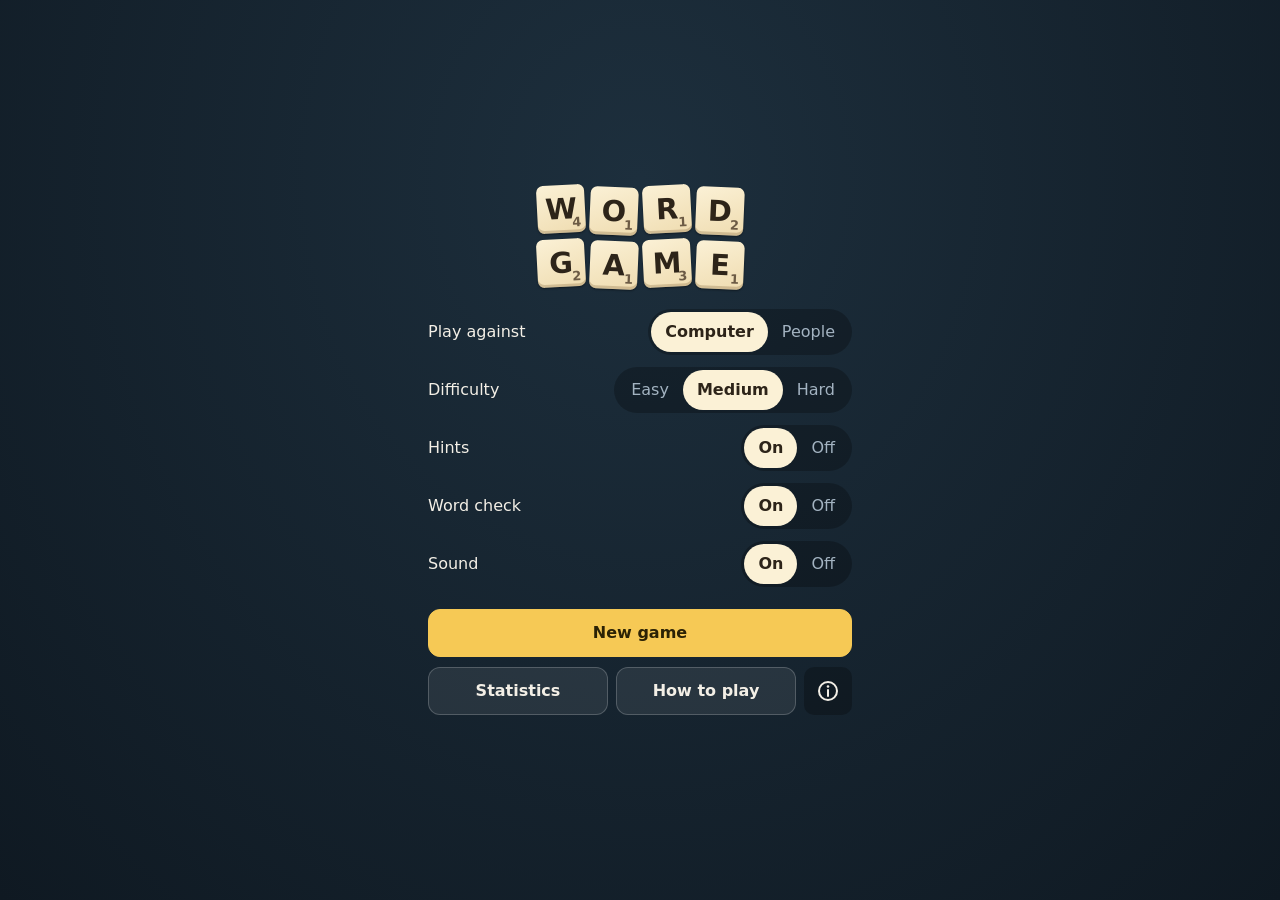
==== index.html @ 4d4b289d "Add zoom for phones, typing from a keyboard, and square labels (1.0.0) On a phone the board's square" ====
<!doctype html>
<html lang="en">
<head>
<meta charset="utf-8">
<meta name="viewport" content="width=device-width, initial-scale=1, viewport-fit=cover">
<meta name="theme-color" content="#14202b">
<meta name="description" content="A crossword tile game for your browser. Play the computer, or pass one device between friends.">
<title>Word Game</title>
<link rel="icon" href="data:image/svg+xml,<svg xmlns=%22http://www.w3.org/2000/svg%22 viewBox=%220 0 100 100%22><rect x=%226%22 y=%226%22 width=%2288%22 height=%2288%22 rx=%2216%22 fill=%22%23fbf1d6%22/><text x=%2246%22 y=%2276%22 font-family=%22system-ui,sans-serif%22 font-weight=%22700%22 font-size=%2266%22 text-anchor=%22middle%22 fill=%22%232d2419%22>W</text><text x=%2280%22 y=%2286%22 font-family=%22system-ui,sans-serif%22 font-weight=%22700%22 font-size=%2222%22 text-anchor=%22middle%22 fill=%22%236c5b45%22>4</text></svg>">
<link rel="stylesheet" href="css/style.css">
</head>
<body>

<main id="menu" class="screen menu">
  <header class="title">
    <div class="title-tiles" aria-hidden="true">
      <div><span class="tile">W<small>4</small></span><span class="tile">O<small>1</small></span><span class="tile">R<small>1</small></span><span class="tile">D<small>2</small></span></div>
      <div><span class="tile">G<small>2</small></span><span class="tile">A<small>1</small></span><span class="tile">M<small>3</small></span><span class="tile">E<small>1</small></span></div>
    </div>
    <h1 class="sr-only">Word Game</h1>
  </header>

  <div class="options">
    <div class="option">
      <span>Play against</span>
      <div class="choice" data-setting="mode">
        <button data-value="ai">Computer</button>
        <button data-value="local">People</button>
      </div>
    </div>
    <div class="option" id="row-difficulty">
      <span>Difficulty</span>
      <div class="choice" data-setting="difficulty">
        <button data-value="easy">Easy</button>
        <button data-value="medium">Medium</button>
        <button data-value="hard">Hard</button>
      </div>
    </div>
    <div class="option" id="row-players">
      <span>Players</span>
      <div class="choice" data-setting="players">
        <button data-value="2">2</button>
        <button data-value="3">3</button>
        <button data-value="4">4</button>
      </div>
    </div>
    <div class="names" id="row-names">
      <input data-name="0" maxlength="12" placeholder="Player 1" aria-label="Player 1 name" autocomplete="off" spellcheck="false">
      <input data-name="1" maxlength="12" placeholder="Player 2" aria-label="Player 2 name" autocomplete="off" spellcheck="false">
      <input data-name="2" maxlength="12" placeholder="Player 3" aria-label="Player 3 name" autocomplete="off" spellcheck="false">
      <input data-name="3" maxlength="12" placeholder="Player 4" aria-label="Player 4 name" autocomplete="off" spellcheck="false">
    </div>
    <div class="option">
      <span>Hints</span>
      <div class="choice" data-setting="hints">
        <button data-value="true">On</button>
        <button data-value="false">Off</button>
      </div>
    </div>
    <div class="option">
      <span>Word check</span>
      <div class="choice" data-setting="lookup">
        <button data-value="true">On</button>
        <button data-value="false">Off</button>
      </div>
    </div>
    <div class="option">
      <span>Sound</span>
      <div class="choice" data-setting="sound">
        <button data-value="true">On</button>
        <button data-value="false">Off</button>
      </div>
    </div>
  </div>

  <div class="menu-actions">
    <button id="btn-resume" class="btn primary" hidden>Resume game</button>
    <button id="btn-new" class="btn primary">New game</button>
    <div class="row">
      <button id="btn-stats" class="btn">Statistics</button>
      <button id="btn-rules" class="btn">How to play</button>
      <button id="btn-about" class="icon-btn" aria-label="About">
        <svg viewBox="0 0 24 24" aria-hidden="true">
          <circle class="line" cx="12" cy="12" r="9"/>
          <path class="line" d="M12 11v6"/>
          <circle cx="12" cy="7.5" r="1.3"/>
        </svg>
      </button>
    </div>
  </div>
</main>

<main id="table" class="screen table" hidden>
  <header class="topbar">
    <button id="btn-menu" class="icon-btn" aria-label="Menu">☰</button>
    <div id="scores" class="scores"></div>
    <button id="btn-lookup" class="icon-btn" aria-label="Look up a word">
      <svg viewBox="0 0 24 24" aria-hidden="true"><circle class="line" cx="10.5" cy="10.5" r="6"/><path class="line" d="M15 15l5 5"/></svg>
    </button>
    <div class="bag" title="Tiles left in the bag"><b id="bag-count"></b><small>left</small></div>
  </header>

  <div id="board-frame" class="board-frame">
    <div id="board" class="board" role="group" aria-label="Board"></div>
  </div>

  <div class="status">
    <div role="status" aria-live="polite">
      <p id="events"></p>
      <p id="prompt"></p>
    </div>
    <div class="status-buttons">
      <button id="btn-moves" class="pill" hidden>Moves</button>
      <button id="btn-zoom" class="pill zoom" aria-pressed="false">Zoom</button>
    </div>
  </div>

  <div class="rack-row">
    <div id="rack" class="rack" aria-label="Your tiles"></div>
    <div id="rack-cover" class="rack-cover" hidden>
      <button id="btn-reveal" class="btn primary"></button>
    </div>
  </div>

  <footer class="actions">
    <button id="btn-shuffle" class="tool" data-mode="shuffle">
      <svg viewBox="0 0 24 24" aria-hidden="true">
        <path class="line shuffle" d="M3 7h4l9 10h5M18 14l3 3-3 3M3 17h4l9-10h5M18 4l3 3-3 3"/>
        <path class="line recall" d="M9 15L4 10l5-5M4 10h10a6 6 0 0 1 0 12h-4"/>
      </svg>
      <span>Shuffle</span>
    </button>
    <button id="btn-exchange" class="tool">
      <svg viewBox="0 0 24 24" aria-hidden="true">
        <path class="line" d="M7 20V5M3 9l4-4 4 4M17 4v15M13 15l4 4 4-4"/>
      </svg>
      <span>Swap</span>
    </button>
    <button id="btn-pass" class="tool">
      <svg viewBox="0 0 24 24" aria-hidden="true">
        <path class="line" d="M4 12h15M13 6l6 6-6 6"/>
      </svg>
      <span>Pass</span>
    </button>
    <button id="btn-hint" class="tool">
      <svg viewBox="0 0 24 24" aria-hidden="true">
        <path class="line" d="M9 18h6M10 21h4M12 3a6 6 0 0 0-3.8 10.6c.6.5.8 1.2.8 2.4h6c0-1.2.2-1.9.8-2.4A6 6 0 0 0 12 3z"/>
      </svg>
      <span>Hint</span>
    </button>
    <button id="btn-play" class="btn primary play">Play</button>
  </footer>
</main>

<div id="picker" class="overlay" hidden>
  <div class="dialog">
    <h2>Blank tile</h2>
    <p class="muted">Which letter should it be?</p>
    <div id="letters" class="letters"></div>
    <button id="btn-unblank" class="btn">Back to the rack</button>
  </div>
</div>

<div id="swap" class="overlay" hidden>
  <div class="dialog">
    <h2>Swap tiles</h2>
    <p class="muted">Choose the tiles to put back in the bag. You draw new ones, and your turn ends.</p>
    <div id="swap-tiles" class="swap-tiles"></div>
    <div class="row">
      <button class="btn" data-close>Cancel</button>
      <button id="btn-swap" class="btn primary">Swap</button>
    </div>
  </div>
</div>

<div id="hints" class="overlay" hidden>
  <div class="dialog">
    <h2>Best plays</h2>
    <p id="hints-text" class="muted"></p>
    <ol id="hints-list" class="hint-list"></ol>
    <button class="btn" data-close>Close</button>
  </div>
</div>

<div id="lookup" class="overlay" hidden>
  <div class="dialog">
    <h2>Look up a word</h2>
    <input id="lookup-word" class="lookup-word" maxlength="15" placeholder="Type a word" aria-label="Word to look up" autocomplete="off" autocapitalize="characters" spellcheck="false">
    <p id="lookup-result" class="lookup-result" aria-live="polite"></p>
    <a id="lookup-link" target="_blank" rel="noopener" hidden>What does it mean?</a>
    <button class="btn" data-close>Close</button>
  </div>
</div>

<div id="confirm" class="overlay" hidden>
  <div class="dialog">
    <h2 id="confirm-title"></h2>
    <p id="confirm-text" class="muted"></p>
    <div class="row">
      <button class="btn" data-close>Cancel</button>
      <button id="btn-confirm" class="btn primary"></button>
    </div>
  </div>
</div>

<div id="gameover" class="overlay" hidden>
  <div id="gameover-body" class="dialog"></div>
</div>

<div id="moves" class="overlay" hidden>
  <div class="dialog wide">
    <h2>Moves</h2>
    <div id="moves-body" class="moves-body"></div>
    <button class="btn primary" data-close>Close</button>
  </div>
</div>

<div id="stats" class="overlay" hidden>
  <div class="dialog wide">
    <h2>Statistics</h2>
    <div id="stats-body" class="stack"></div>
    <div class="row">
      <button id="btn-reset" class="btn danger">Reset statistics</button>
      <button class="btn primary" data-close>Close</button>
    </div>
  </div>
</div>

<div id="rules" class="overlay" hidden>
  <div class="dialog wide">
    <h2>How to play</h2>
    <ol class="rules">
      <li><b>Make words.</b> Take turns laying tiles from your rack to make words that read across or down. Each turn's tiles go in one row or one column, with no gaps, and must join tiles already on the board. The first word covers the centre star.</li>
      <li><b>Score them.</b> Every word your tiles make counts, including the short words formed alongside. Each letter scores the number on its tile; a blank stands for any letter you choose and scores nothing.</li>
      <li><b>Premium squares.</b> 2L and 3L double or triple the letter on them; 2W and 3W (and the star) double or triple the whole word. They count only on the turn a tile first covers them.</li>
      <li><b>All seven.</b> Use every tile on your rack in one turn for 50 extra points.</li>
      <li><b>Or not.</b> Instead of playing you can swap tiles for new ones (while the bag still holds seven) or pass.</li>
      <li><b>The end.</b> When the bag is empty and someone uses their last tile, the game ends: everyone loses the value of the tiles they still hold, and the player who went out gains it all. Three rounds in a row without a score also end the game.</li>
    </ol>
    <p class="muted">Tap a tile, then a square, or drag it there. Tap a tile you have laid to take it back. Drag tiles along the rack to arrange them. Hint shows the best plays for your tiles, and the magnifier checks whether a word is in the list. On a phone, Zoom (or a double-tap on an empty square) enlarges the board.</p>
    <p class="muted">With a keyboard: click a square and type the word. Click the square again to type downwards. Shift and a letter lays a blank as that letter. Backspace takes back the last letter, Enter plays and Escape takes your tiles back.</p>
    <button class="btn primary" data-close>Got it</button>
  </div>
</div>

<div id="about" class="overlay" hidden>
  <div class="dialog">
    <h2>Word Game</h2>
    <p id="about-version"></p>
    <p class="muted">If this is older than you expect, refresh the page. Browsers can hold on to the previous version for a few minutes after an update.</p>
    <p><a href="https://github.com/menaechmus/WordGame" target="_blank" rel="noopener">Source on GitHub</a></p>
    <button class="btn primary" data-close>Close</button>
  </div>
</div>

<script type="module" src="js/ui.js"></script>
</body>
</html>
---- css/style.css ----
:root {
  --bg: #1d2f3d;
  --bg-deep: #0f1922;
  --ink: #f3efe6;
  --muted: #a3b3c1;
  --panel: rgba(0, 0, 0, 0.26);
  --line: rgba(255, 255, 255, 0.2);
  --gold: #f6c955;
  --warn: #ffb4a3;

  --square: #efe5cf;
  --grid: #c3b089;
  --tw: #7e3b6c;
  --dw: #df7a64;
  --tl: #2f8566;
  --dl: #e6bd5c;

  --tile: #fbf1d6;
  --tile-low: #efdcb0;
  --tile-ink: #2d2419;
  --tile-value: #6c5b45;
  --blank-ink: #1d7391;
  --last: #2a8fb0;
  --bad: #d64541;

  --seat0: #62b5ff;
  --seat1: #ff8a65;
  --seat2: #6fd39a;
  --seat3: #f2c94c;

  --pad: 8px;
  /* The board's side: the full width of a phone, unless the screen is too
     short for the bars, the rack and the buttons as well. */
  --side: min(100vw - 2 * var(--pad), 100vh - 252px, 720px);
  /* Rack tiles: seven across with room between, no bigger than a fingertip
     needs. */
  --rt: min(54px, (100vw - 2 * var(--pad) - 56px) / 7);
}

@supports (height: 1dvh) {
  :root { --side: min(100vw - 2 * var(--pad), 100dvh - 252px, 720px); }
}

* { box-sizing: border-box; }
[hidden] { display: none !important; }

html {
  background: var(--bg-deep);
  -webkit-text-size-adjust: 100%;
}

body {
  margin: 0;
  min-height: 100vh;
  min-height: 100dvh;
  background: radial-gradient(ellipse at 50% 20%, var(--bg), var(--bg-deep));
  color: var(--ink);
  font: 16px/1.4 system-ui, -apple-system, 'Segoe UI', Roboto, sans-serif;
  -webkit-tap-highlight-color: transparent;
  touch-action: manipulation;
  -webkit-user-select: none;
  user-select: none;
}

h1, h2, h3, p, ol, ul, dl, dd { margin: 0; }

button {
  font: inherit;
  color: inherit;
  cursor: pointer;
}

input {
  font: inherit;
  -webkit-user-select: text;
  user-select: text;
}

:focus-visible {
  outline: 3px solid var(--gold);
  outline-offset: 2px;
}

.sr-only {
  position: absolute;
  width: 1px;
  height: 1px;
  overflow: hidden;
  clip-path: inset(50%);
  white-space: nowrap;
}

.screen {
  display: flex;
  flex-direction: column;
  gap: 6px;
  max-width: 760px;
  min-height: 100vh;
  min-height: 100dvh;
  margin: 0 auto;
  padding: max(var(--pad), env(safe-area-inset-top)) max(var(--pad), env(safe-area-inset-right))
    max(var(--pad), env(safe-area-inset-bottom)) max(var(--pad), env(safe-area-inset-left));
}

.muted {
  color: var(--muted);
  font-size: 0.85rem;
}

/* Buttons */

.btn {
  min-height: 48px;
  padding: 10px 18px;
  border: 1px solid var(--line);
  border-radius: 12px;
  background: rgba(255, 255, 255, 0.08);
  font-weight: 600;
}

.btn.primary {
  border-color: var(--gold);
  background: var(--gold);
  color: #2b2205;
}

.btn:disabled,
.tool:disabled {
  opacity: 0.42;
  cursor: default;
}

.row {
  display: flex;
  gap: 8px;
}

.row > * { flex: 1; }

.icon-btn {
  flex: none;
  width: 44px;
  height: 44px;
  border: 0;
  border-radius: 10px;
  background: var(--panel);
  font-size: 1.2rem;
}

.row .icon-btn {
  width: 48px;
  height: auto;
}

svg .line {
  fill: none;
  stroke: currentColor;
  stroke-linecap: round;
  stroke-linejoin: round;
  stroke-width: 2;
}

.icon-btn svg {
  display: block;
  width: 24px;
  height: 24px;
  margin: auto;
  fill: currentColor;
}

/* Tiles. Each place a tile appears sets --t, the tile's width, and the
   letter and its value scale with it. */

.tile {
  position: relative;
  display: grid;
  flex: none;
  place-items: center;
  width: var(--t);
  height: var(--t);
  padding: 0;
  border: 0;
  border-radius: calc(var(--t) * 0.14);
  background: linear-gradient(160deg, var(--tile), var(--tile-low));
  box-shadow: inset 0 calc(var(--t) * -0.06) 0 rgba(90, 60, 20, 0.22), 0 1px 2px rgba(0, 0, 0, 0.45);
  color: var(--tile-ink);
  font-size: calc(var(--t) * 0.6);
  font-weight: 700;
  line-height: 1;
}

.tile small {
  position: absolute;
  right: 9%;
  bottom: 7%;
  color: var(--tile-value);
  font-size: calc(var(--t) * 0.27);
  font-weight: 700;
}

.tile.blank { color: var(--blank-ink); }

.tile.back {
  background: repeating-linear-gradient(45deg, #3b6f8c 0 4px, #33627c 4px 8px);
  box-shadow: inset 0 0 0 calc(var(--t) * 0.07) var(--tile), 0 1px 2px rgba(0, 0, 0, 0.45);
}

/* Menu */

.menu {
  justify-content: center;
  gap: 22px;
  max-width: 440px;
}

.title-tiles {
  display: grid;
  justify-content: center;
  gap: 6px;
  --t: 48px;
}

.title-tiles div {
  display: flex;
  justify-content: center;
  gap: 5px;
}

.title-tiles .tile:nth-child(odd) { transform: rotate(-3deg); }
.title-tiles .tile:nth-child(even) { transform: rotate(2.5deg) translateY(2px); }

.options {
  display: grid;
  gap: 12px;
}

.option {
  display: flex;
  align-items: center;
  justify-content: space-between;
  gap: 12px;
}

.choice {
  display: flex;
  padding: 3px;
  border-radius: 999px;
  background: var(--panel);
}

.choice button {
  min-width: 44px;
  min-height: 40px;
  padding: 8px 14px;
  border: 0;
  border-radius: 999px;
  background: none;
  color: var(--muted);
}

.choice button[aria-pressed='true'] {
  background: var(--tile);
  color: #2d2419;
  font-weight: 600;
}

.names {
  display: grid;
  grid-template-columns: 1fr 1fr;
  gap: 8px;
}

.names input {
  min-width: 0;
  min-height: 42px;
  padding: 8px 12px;
  border: 1px solid var(--line);
  border-radius: 10px;
  background: var(--panel);
  color: var(--ink);
}

.names input::placeholder { color: var(--muted); }

.menu-actions {
  display: grid;
  gap: 10px;
}

/* Short screens: tighten the menu so its last row of buttons stays in view. */
@media (max-height: 640px) {
  .menu { gap: 12px; }
  .options { gap: 6px; }
  .title-tiles { --t: 38px; }

  .choice button {
    min-height: 36px;
    padding-block: 6px;
  }
}

/* Table */

.table { gap: 6px; }

.topbar {
  display: flex;
  align-items: center;
  gap: 6px;
}

.scores {
  display: flex;
  flex: 1;
  gap: 4px;
  min-width: 0;
}

.chip {
  display: grid;
  flex: 1;
  grid-template-columns: auto 1fr;
  align-items: center;
  column-gap: 5px;
  min-width: 0;
  min-height: 44px;
  padding: 2px 7px;
  border: 2px solid transparent;
  border-radius: 10px;
  background: var(--panel);
}

.chip.active { border-color: var(--gold); }

.chip i {
  width: 9px;
  height: 9px;
  border-radius: 50%;
  background: var(--seat0);
}

.chip.seat1 i { background: var(--seat1); }
.chip.seat2 i { background: var(--seat2); }
.chip.seat3 i { background: var(--seat3); }

.chip .name {
  overflow: hidden;
  color: var(--muted);
  font-size: 0.78rem;
  text-overflow: ellipsis;
  white-space: nowrap;
}

.chip.active .name { color: var(--ink); }

.chip b {
  grid-column: 1 / -1;
  font-size: 1.15rem;
  font-variant-numeric: tabular-nums;
  line-height: 1.15;
}

.bag {
  display: grid;
  flex: none;
  justify-items: center;
  min-width: 44px;
  padding: 3px 6px;
  border-radius: 10px;
  background: var(--panel);
  line-height: 1.15;
}

.bag b {
  font-size: 1.1rem;
  font-variant-numeric: tabular-nums;
}

.bag small {
  color: var(--muted);
  font-size: 0.68rem;
}

/* The board: fifteen squares a side with a hairline between them. It sits in
   a frame of its own size; zoomed in, the board grows and the frame scrolls. */
.board-frame {
  flex: none;
  width: var(--side);
  height: var(--side);
  margin: 0 auto;
  border-radius: 6px;
  box-shadow: 0 3px 14px rgba(0, 0, 0, 0.45);
  --zoom: 1;
}

.board-frame.zoomed {
  overflow: auto;
  overscroll-behavior: contain;
  --zoom: 1.85;
}

.board {
  display: grid;
  grid-template-columns: repeat(15, 1fr);
  gap: 1px;
  width: calc(var(--side) * var(--zoom));
  height: calc(var(--side) * var(--zoom));
  padding: 2px;
  border-radius: 6px;
  background: var(--grid);
  --t: calc((var(--side) * var(--zoom) - 18px) / 15);
}

.cell {
  position: relative;
  display: grid;
  place-items: center;
  min-width: 0;
  border-radius: 2px;
  background: var(--square);
}

.cell.tw { background: var(--tw); }
.cell.dw { background: var(--dw); }
.cell.tl { background: var(--tl); }
.cell.dl { background: var(--dl); }

.label {
  color: rgba(255, 255, 255, 0.94);
  font-size: calc(var(--t) * 0.36);
  font-weight: 700;
  letter-spacing: -0.04em;
  pointer-events: none;
}

.cell.dl .label { color: #6b4c0e; }
.cell.star .label { font-size: calc(var(--t) * 0.66); }

.cell .tile {
  position: absolute;
  inset: 0;
  width: auto;
  height: auto;
  border-radius: calc(var(--t) * 0.12);
}

/* Tiles laid this turn stand out, and can be picked up again. */
.cell.pending .tile {
  z-index: 1;
  background: linear-gradient(160deg, #fffaf0, #f8e9c6);
  box-shadow: inset 0 0 0 2px var(--gold), 0 2px 4px rgba(0, 0, 0, 0.5);
  cursor: grab;
  touch-action: none;
}

/* The last play made, ringed until the next one. */
.cell.last .tile::after {
  position: absolute;
  inset: 0;
  border-radius: inherit;
  box-shadow: inset 0 0 0 2px var(--last);
  content: '';
  pointer-events: none;
}

/* With word check on, tiles in a word that is not in the list. */
.cell.pending.bad .tile { box-shadow: inset 0 0 0 2px var(--bad), 0 2px 4px rgba(0, 0, 0, 0.5); }

/* Points floating up from a tile while a play is counted out. */
.float {
  position: absolute;
  bottom: 88%;
  left: 50%;
  z-index: 6;
  color: #fff;
  font-size: max(12px, calc(var(--t) * 0.55));
  font-weight: 800;
  line-height: 1;
  text-shadow: 0 1px 2px rgba(0, 0, 0, 0.85), 0 0 5px rgba(0, 0, 0, 0.6);
  white-space: nowrap;
  pointer-events: none;
}

.float.bonus { color: var(--gold); }

.float.bingo {
  color: var(--gold);
  font-size: max(20px, calc(var(--t) * 1.1));
}

/* Where a dragged tile would land. */
.cell.target {
  z-index: 2;
  box-shadow: 0 0 0 2px var(--gold), 0 0 10px 2px rgba(246, 201, 85, 0.6);
}

/* The keyboard's typing cursor, with an arrow for the way it types. */
.cell.cursor {
  z-index: 2;
  box-shadow: 0 0 0 2px var(--last), 0 0 8px 2px rgba(42, 143, 176, 0.6);
}

.cell.cursor::after {
  position: absolute;
  right: 4%;
  bottom: 0;
  color: var(--last);
  font-size: calc(var(--t) * 0.42);
  font-weight: 800;
  content: '→';
  pointer-events: none;
}

.cell.cursor[data-dir='down']::after { content: '↓'; }

.status {
  display: grid;
  flex: 1;
  align-content: center;
  justify-items: center;
  gap: 1px;
  min-height: 2.9em;
  font-size: 0.86rem;
  line-height: 1.35;
  text-align: center;
}

.status-buttons {
  display: flex;
  gap: 8px;
  margin-top: 3px;
}

.pill {
  min-height: 28px;
  padding: 2px 14px;
  border: 1px solid var(--line);
  border-radius: 999px;
  background: none;
  color: var(--muted);
  font-size: 0.78rem;
}

.pill[aria-pressed='true'] {
  border-color: var(--gold);
  color: var(--gold);
}

/* Zoom is for small boards: phones, upright or on their side. */
.pill.zoom { display: none; }

@media (max-width: 599px), (max-height: 540px) {
  .pill.zoom { display: block; }
}

#prompt { color: var(--muted); }
#prompt.warn { color: var(--warn); }

.rack-row {
  position: relative;
  display: grid;
  place-items: center;
}

.rack {
  display: flex;
  justify-content: center;
  gap: 6px;
  min-width: min(100%, calc(var(--rt) * 7 + 56px));
  min-height: calc(var(--rt) + 14px);
  padding: 7px 8px;
  border-radius: 14px;
  background: rgba(0, 0, 0, 0.24);
  --t: var(--rt);
}

.rack .tile {
  cursor: grab;
  touch-action: none;
  transition: transform 0.12s ease, margin 0.12s ease;
}

.rack .tile.selected {
  transform: translateY(-7px);
  box-shadow: 0 0 0 3px var(--gold), 0 6px 10px rgba(0, 0, 0, 0.45);
}

/* Tiles drawn from the bag slide up into the rack, one after another. */
.rack .tile.drawn {
  animation: draw-in 0.32s ease-out backwards;
  animation-delay: calc(var(--i) * 70ms + 120ms);
}

@keyframes draw-in {
  from { opacity: 0; transform: translateY(80%); }
}

/* While a tile is dragged, the place it came from is left faint, and the rack
   opens a gap where it would go. */
.tile.lifted { opacity: 0.3; }
.rack .tile.gap-before { margin-left: calc(var(--rt) * 0.55); }
.rack.gap-end::after { width: calc(var(--rt) * 0.55); content: ''; }

.ghost {
  position: fixed;
  top: 0;
  left: 0;
  z-index: 50;
  pointer-events: none;
  transform: translate(-50%, -50%) scale(1.08);
  box-shadow: 0 10px 22px rgba(0, 0, 0, 0.5);
  --t: var(--rt);
}

.rack-cover {
  position: absolute;
  inset: 0;
  display: grid;
  place-items: center;
}

.rack-cover .btn { box-shadow: 0 4px 14px rgba(0, 0, 0, 0.5); }

.actions {
  display: flex;
  gap: 6px;
}

.tool {
  display: grid;
  flex: none;
  justify-items: center;
  align-content: center;
  gap: 2px;
  width: 54px;
  min-height: 52px;
  padding: 4px 2px;
  border: 1px solid var(--line);
  border-radius: 12px;
  background: rgba(255, 255, 255, 0.07);
  font-size: 0.7rem;
}

.tool svg {
  width: 22px;
  height: 22px;
}

.tool[data-mode='shuffle'] .recall,
.tool[data-mode='recall'] .shuffle { display: none; }

.actions .play {
  flex: 1;
  min-height: 52px;
  padding-inline: 8px;
  font-size: 1.05rem;
  white-space: nowrap;
}

/* Wide screens, and phones on their side: the board on the left with the
   rack under it, and everything else in a column on the right. */
@media (min-aspect-ratio: 11/10) and (min-width: 640px), (orientation: landscape) and (max-height: 540px) {
  :root {
    --panel-w: clamp(230px, 30vw, 330px);
    --rt: clamp(36px, 7vh, 54px);
    --side: min(100vh - 2 * var(--pad) - var(--rt) - 28px, 100vw - var(--panel-w) - 3 * var(--pad) - 16px, 900px);
  }

  @supports (height: 1dvh) {
    :root {
      --rt: clamp(36px, 7dvh, 54px);
      --side: min(100dvh - 2 * var(--pad) - var(--rt) - 28px, 100vw - var(--panel-w) - 3 * var(--pad) - 16px, 900px);
    }
  }

  .table {
    display: grid;
    grid-template: 'board top' auto 'board status' 1fr 'rack actions' auto / var(--side) var(--panel-w);
    align-content: center;
    justify-content: center;
    column-gap: 16px;
    row-gap: 8px;
    max-width: none;
  }

  .topbar {
    display: grid;
    grid-area: top;
    grid-template-columns: auto 1fr auto;
    align-items: start;
  }

  /* The scores make a column, one player to a row. */
  .scores {
    flex-direction: column;
    grid-column: 1 / -1;
    grid-row: 2;
  }

  .chip {
    grid-template-columns: auto 1fr auto;
    min-height: 40px;
  }

  .chip .name { font-size: 0.9rem; }
  .chip b { grid-column: auto; }

  .bag {
    grid-column: 3;
    grid-template-columns: auto auto;
    align-items: baseline;
    gap: 5px;
    align-self: center;
    padding: 6px 10px;
  }

  .board-frame { grid-area: board; }

  .status {
    grid-area: status;
    align-content: start;
    justify-items: start;
    text-align: left;
  }

  .rack-row { grid-area: rack; }
  .actions { grid-area: actions; align-self: center; }
  .tool { width: auto; flex: 1; }
  .actions .play { flex: 1.6; }
}

/* A phone on its side has little height: the buttons lose their labels and
   the score rows tighten up. (Dialogs too: see the end of the file.) */
@media (orientation: landscape) and (max-height: 540px) {
  .tool {
    min-height: 44px;
    padding: 2px;
  }

  .tool span { display: none; }
  .actions .play { min-height: 44px; }

  .chip {
    min-height: 32px;
    padding-block: 0;
  }
}

/* Overlays */

.overlay {
  position: fixed;
  inset: 0;
  z-index: 10;
  display: grid;
  place-items: center;
  overflow: auto;
  padding: 16px;
  background: rgba(5, 12, 18, 0.78);
}

.dialog {
  display: grid;
  gap: 12px;
  width: min(100%, 380px);
  padding: 20px;
  border: 1px solid var(--line);
  border-radius: 16px;
  background: #1e3242;
  box-shadow: 0 12px 40px rgba(0, 0, 0, 0.5);
  text-align: center;
}

.dialog.wide {
  width: min(100%, 520px);
  text-align: left;
}

.dialog h2 { font-size: 1.4rem; }
.dialog a { color: #9fd8ff; }

.dialog h3 {
  color: var(--muted);
  font-size: 0.8rem;
  letter-spacing: 0.06em;
  text-transform: uppercase;
}

.letters,
.swap-tiles {
  display: flex;
  flex-wrap: wrap;
  justify-content: center;
  gap: 6px;
  --t: 40px;
}

.swap-tiles {
  padding-top: 8px;
  --t: 44px;
}

.swap-tiles .tile { transition: transform 0.12s ease; }

.swap-tiles .tile[aria-pressed='true'] {
  transform: translateY(-7px);
  box-shadow: 0 0 0 3px var(--gold), 0 6px 10px rgba(0, 0, 0, 0.45);
}

.hint-list {
  display: grid;
  gap: 6px;
  padding: 0;
  list-style: none;
}

.hint {
  display: grid;
  grid-template-columns: 1fr auto 3ch;
  align-items: baseline;
  gap: 12px;
  width: 100%;
  min-height: 44px;
  padding: 8px 14px;
  border: 1px solid var(--line);
  border-radius: 10px;
  background: rgba(255, 255, 255, 0.07);
  font-variant-numeric: tabular-nums;
  text-align: left;
}

.hint b { letter-spacing: 0.04em; }
.hint span { color: var(--muted); font-size: 0.85rem; }
.hint span:last-child { color: var(--gold); font-size: 1rem; font-weight: 700; text-align: right; }

.lookup-word {
  min-height: 48px;
  padding: 8px 14px;
  border: 1px solid var(--line);
  border-radius: 10px;
  background: rgba(0, 0, 0, 0.3);
  color: var(--ink);
  font-size: 1.2rem;
  letter-spacing: 0.08em;
  text-align: center;
  text-transform: uppercase;
}

.lookup-word::placeholder {
  color: var(--muted);
  letter-spacing: normal;
  text-transform: none;
}

.lookup-result { min-height: 1.4em; }
.lookup-result.good { color: #8fe3a6; font-weight: 600; }
.lookup-result.bad { color: var(--warn); }

.grid {
  width: 100%;
  border-collapse: collapse;
  font-variant-numeric: tabular-nums;
}

.grid th,
.grid td {
  padding: 5px 4px;
  border-bottom: 1px solid rgba(255, 255, 255, 0.12);
  text-align: right;
}

.grid th:first-child { text-align: left; }

.grid thead th {
  color: var(--muted);
  font-size: 0.78rem;
  font-weight: 500;
}

.grid .best {
  color: var(--muted);
  font-size: 0.85rem;
}

.rules {
  display: grid;
  gap: 8px;
  padding-left: 1.2em;
}

.stack {
  display: grid;
  gap: 10px;
}

.btn.danger { color: var(--warn); }

.dot {
  display: inline-block;
  width: 8px;
  height: 8px;
  margin-right: 6px;
  border-radius: 50%;
  background: var(--seat0);
  vertical-align: 0.05em;
}

.dot.seat1 { background: var(--seat1); }
.dot.seat2 { background: var(--seat2); }
.dot.seat3 { background: var(--seat3); }

/* The moves list scrolls inside its box, so Close stays in reach. */
.moves-body {
  max-height: 60vh;
  overflow: auto;
}

.moves th,
.moves td { white-space: nowrap; }

.moves th:nth-child(2),
.moves td:nth-child(2) { text-align: left; }

.moves tbody th { font-weight: 500; }
.moves .end th,
.moves .end td { border-top: 2px solid var(--line); }

.bingo-mark { color: var(--gold); }

.facts {
  display: grid;
  grid-template-columns: auto 1fr;
  gap: 4px 12px;
}

.facts dd {
  font-weight: 600;
  text-align: right;
}

.facts dd .muted {
  font-weight: 400;
  font-size: 0.8rem;
}

.recent {
  display: grid;
  gap: 3px;
  padding-left: 1.6em;
  font-size: 0.88rem;
}

/* Short screens: dialogs tighten so most fit without scrolling. */
@media (max-height: 540px) {
  .dialog {
    gap: 8px;
    padding: 14px 18px;
  }

  .dialog h2 { font-size: 1.15rem; }

  .hint {
    min-height: 34px;
    padding-block: 3px;
  }

  .dialog .btn { min-height: 40px; }
}

@media (prefers-reduced-motion: reduce) {
  *,
  *::before,
  *::after {
    animation: none !important;
    transition: none !important;
  }
}
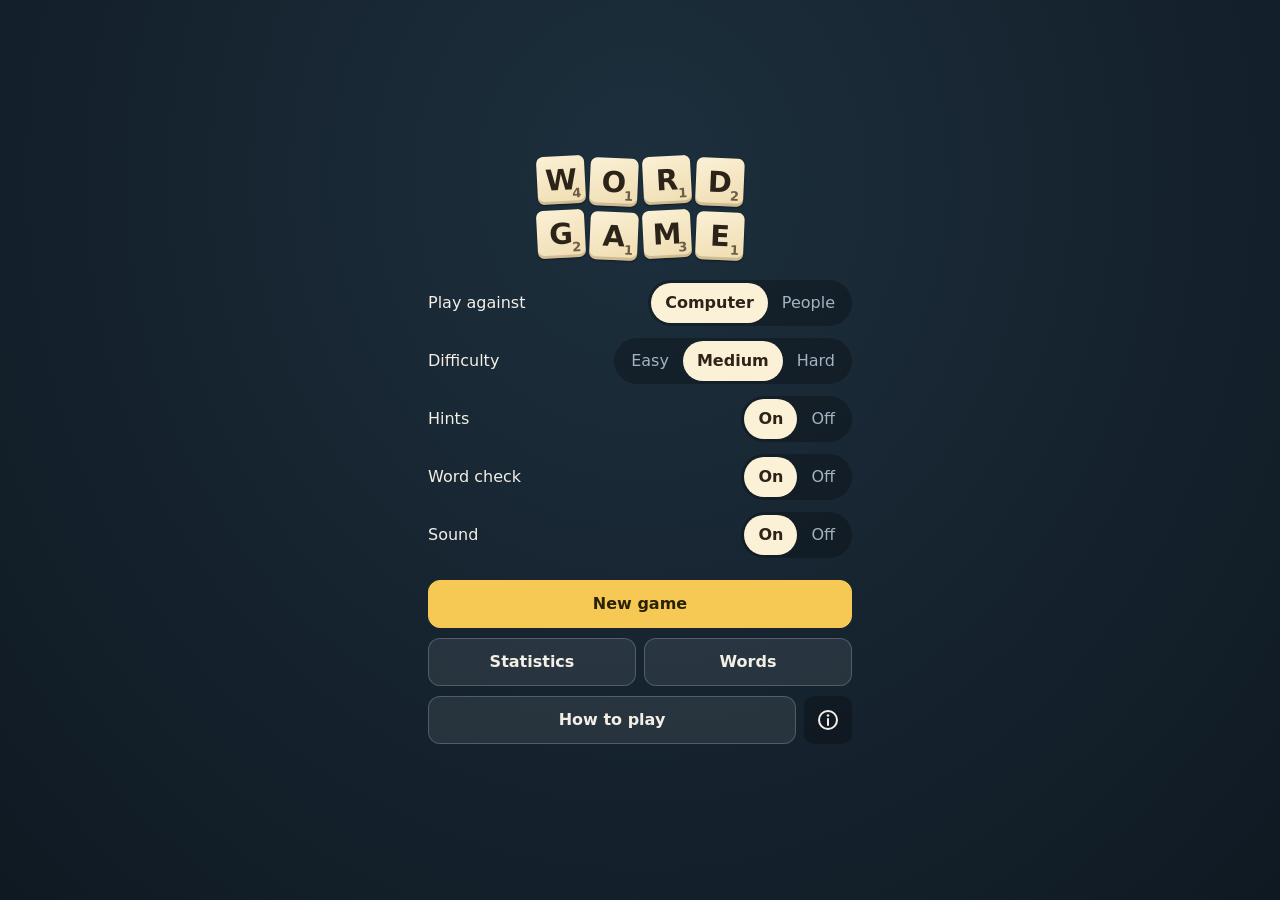
==== commit 2ad2f0f5: "Show every playable word in hints, and add a word finder (1.2.0) Hint still opens on the five best p" ====
--- a/index.html
+++ b/index.html
@@ -78,6 +78,9 @@
     <button id="btn-new" class="btn primary">New game</button>
     <div class="row">
       <button id="btn-stats" class="btn">Statistics</button>
+      <button id="btn-words" class="btn">Words</button>
+    </div>
+    <div class="row">
       <button id="btn-rules" class="btn">How to play</button>
       <button id="btn-about" class="icon-btn" aria-label="About">
         <svg viewBox="0 0 24 24" aria-hidden="true">
@@ -97,6 +100,13 @@
     <button id="btn-lookup" class="icon-btn" aria-label="Look up a word">
       <svg viewBox="0 0 24 24" aria-hidden="true"><circle class="line" cx="10.5" cy="10.5" r="6"/><path class="line" d="M15 15l5 5"/></svg>
     </button>
+    <button id="btn-sound" class="icon-btn" aria-label="Sound" aria-pressed="true">
+      <svg viewBox="0 0 24 24" aria-hidden="true">
+        <path d="M4 9v6h4l5 4V5L8 9z"/>
+        <path class="line on" d="M16.5 9a4.5 4.5 0 0 1 0 6M19 6.5a8 8 0 0 1 0 11"/>
+        <path class="line off" d="M17 9.5l5 5M22 9.5l-5 5"/>
+      </svg>
+    </button>
     <div class="bag" title="Tiles left in the bag"><b id="bag-count"></b><small>left</small></div>
   </header>
 
@@ -175,19 +185,50 @@
 
 <div id="hints" class="overlay" hidden>
   <div class="dialog">
-    <h2>Best plays</h2>
+    <h2 id="hints-title">Best plays</h2>
     <p id="hints-text" class="muted"></p>
+    <div id="hints-sort" class="choice sort" hidden>
+      <button data-sort="score" aria-pressed="true">Best first</button>
+      <button data-sort="az" aria-pressed="false">A–Z</button>
+    </div>
     <ol id="hints-list" class="hint-list"></ol>
+    <button id="btn-all-plays" class="btn" hidden></button>
     <button class="btn" data-close>Close</button>
   </div>
 </div>
 
 <div id="lookup" class="overlay" hidden>
-  <div class="dialog">
-    <h2>Look up a word</h2>
-    <input id="lookup-word" class="lookup-word" maxlength="15" placeholder="Type a word" aria-label="Word to look up" autocomplete="off" autocapitalize="characters" spellcheck="false">
-    <p id="lookup-result" class="lookup-result" aria-live="polite"></p>
-    <a id="lookup-link" target="_blank" rel="noopener" hidden>What does it mean?</a>
+  <div class="dialog wide words">
+    <h2>Words</h2>
+    <div id="words-tabs" class="choice tabs">
+      <button data-tab="check" aria-pressed="true">Check a word</button>
+      <button data-tab="find" aria-pressed="false">Find words</button>
+    </div>
+    <section id="tab-check" class="stack">
+      <input id="lookup-word" class="lookup-word" maxlength="15" placeholder="Type a word" aria-label="Word to check" autocomplete="off" autocapitalize="characters" spellcheck="false">
+      <p id="lookup-result" class="lookup-result" aria-live="polite"></p>
+      <a id="lookup-link" target="_blank" rel="noopener" hidden>What does it mean?</a>
+    </section>
+    <section id="tab-find" class="stack" hidden>
+      <div class="find-fields">
+        <label>Starts with<input data-find="starts" maxlength="15" autocomplete="off" autocapitalize="characters" spellcheck="false"></label>
+        <label>Ends with<input data-find="ends" maxlength="15" autocomplete="off" autocapitalize="characters" spellcheck="false"></label>
+        <label>Contains<input data-find="contains" maxlength="15" autocomplete="off" autocapitalize="characters" spellcheck="false"></label>
+        <label>Length<select data-find="length"><option value="0">Any</option></select></label>
+        <label>Pattern<input data-find="pattern" maxlength="15" placeholder="C?T" autocomplete="off" autocapitalize="characters" spellcheck="false"></label>
+        <label>Letters<input data-find="letters" maxlength="15" placeholder="RETAIN?" autocomplete="off" autocapitalize="characters" spellcheck="false"></label>
+      </div>
+      <p class="muted find-help">? stands for any letter. A pattern puts letters in their places (C?T is CAT, COT, CUT); letters make words in any order, each used once (RETAIN? finds RETAINS).</p>
+      <div class="find-head">
+        <span id="find-count" aria-live="polite"></span>
+        <div id="find-sort" class="choice sort">
+          <button data-sort="az" aria-pressed="true">A–Z</button>
+          <button data-sort="long" aria-pressed="false">Longest</button>
+          <button data-sort="points" aria-pressed="false">Points</button>
+        </div>
+      </div>
+      <ol id="find-list" class="find-list"></ol>
+    </section>
     <button class="btn" data-close>Close</button>
   </div>
 </div>
@@ -204,6 +245,7 @@
 </div>
 
 <div id="gameover" class="overlay" hidden>
+  <canvas id="party" width="0" height="0" aria-hidden="true"></canvas>
   <div id="gameover-body" class="dialog"></div>
 </div>
 
@@ -237,7 +279,7 @@
       <li><b>Or not.</b> Instead of playing you can swap tiles for new ones (while the bag still holds seven) or pass.</li>
       <li><b>The end.</b> When the bag is empty and someone uses their last tile, the game ends: everyone loses the value of the tiles they still hold, and the player who went out gains it all. Three rounds in a row without a score also end the game.</li>
     </ol>
-    <p class="muted">Tap a tile, then a square, or drag it there. Tap a tile you have laid to take it back. Drag tiles along the rack to arrange them. Hint shows the best plays for your tiles, and the magnifier checks whether a word is in the list. On a phone, Zoom (or a double-tap on an empty square) enlarges the board.</p>
+    <p class="muted">Tap a tile, then a square, or drag it there. Tap a tile you have laid to take it back. Drag tiles along the rack to arrange them. Hint shows the best plays for your tiles, and every other play on request. The magnifier (and Words on the menu) checks a word or finds words by their start, end, letters or pattern. On a phone, Zoom (or a double-tap on an empty square) enlarges the board.</p>
     <p class="muted">With a keyboard: click a square and type the word. Click the square again to type downwards. Shift and a letter lays a blank as that letter. Backspace takes back the last letter, Enter plays and Escape takes your tiles back.</p>
     <button class="btn primary" data-close>Got it</button>
   </div>
--- a/css/style.css
+++ b/css/style.css
@@ -288,7 +288,7 @@
 }
 
 /* Short screens: tighten the menu so its last row of buttons stays in view. */
-@media (max-height: 640px) {
+@media (max-height: 720px) {
   .menu { gap: 12px; }
   .options { gap: 6px; }
   .title-tiles { --t: 38px; }
@@ -297,6 +297,36 @@
     min-height: 36px;
     padding-block: 6px;
   }
+}
+
+/* A phone on its side: the settings down the left, the title and the
+   buttons on the right, and the names along one row. */
+@media (orientation: landscape) and (max-height: 540px) {
+  .menu {
+    display: grid;
+    grid-template: 'options title' auto 'options actions' auto / minmax(0, 1fr) minmax(0, 0.85fr);
+    align-content: center;
+    gap: 10px 28px;
+    max-width: 820px;
+  }
+
+  .menu .title { grid-area: title; }
+  .menu .options { grid-area: options; }
+  .menu .menu-actions { grid-area: actions; }
+  .title-tiles { --t: 30px; }
+  .names { grid-template-columns: repeat(4, minmax(0, 1fr)); }
+
+  .names input {
+    min-height: 36px;
+    padding: 6px 8px;
+  }
+
+  .choice button {
+    min-height: 34px;
+    padding-block: 4px;
+  }
+
+  .menu-actions .btn { min-height: 44px; }
 }
 
 /* Table */
@@ -371,6 +401,26 @@
   line-height: 1.15;
 }
 
+/* The speaker shows sound waves when on and a cross when muted. */
+#btn-sound[aria-pressed='true'] .off,
+#btn-sound[aria-pressed='false'] .on { display: none; }
+#btn-sound[aria-pressed='false'] { color: var(--muted); }
+
+/* Narrow phones: smaller buttons and closer chips leave the scores room,
+   even with four players. */
+@media (max-width: 419px) {
+  .topbar { gap: 4px; }
+  .topbar .icon-btn { width: 38px; }
+
+  .bag {
+    min-width: 40px;
+    padding-inline: 4px;
+  }
+
+  .scores.many .chip { padding-inline: 4px; }
+  .scores.many .chip b { font-size: 1rem; }
+}
+
 .bag b {
   font-size: 1.1rem;
   font-variant-numeric: tabular-nums;
@@ -399,9 +449,13 @@
   --zoom: 1.85;
 }
 
+/* Rows and columns each take an equal share, whatever their squares hold:
+   left to size themselves, the row with the larger centre star grew taller
+   than the rest. */
 .board {
   display: grid;
-  grid-template-columns: repeat(15, 1fr);
+  grid-template-columns: repeat(15, minmax(0, 1fr));
+  grid-template-rows: repeat(15, minmax(0, 1fr));
   gap: 1px;
   width: calc(var(--side) * var(--zoom));
   height: calc(var(--side) * var(--zoom));
@@ -429,6 +483,7 @@
   color: rgba(255, 255, 255, 0.94);
   font-size: calc(var(--t) * 0.36);
   font-weight: 700;
+  line-height: 1;
   letter-spacing: -0.04em;
   pointer-events: none;
 }
@@ -683,10 +738,11 @@
     max-width: none;
   }
 
+  /* The buttons on the first row, the bag at its far end. */
   .topbar {
     display: grid;
     grid-area: top;
-    grid-template-columns: auto 1fr auto;
+    grid-template-columns: auto auto auto 1fr auto;
     align-items: start;
   }
 
@@ -706,7 +762,7 @@
   .chip b { grid-column: auto; }
 
   .bag {
-    grid-column: 3;
+    grid-column: -2;
     grid-template-columns: auto auto;
     align-items: baseline;
     gap: 5px;
@@ -852,6 +908,102 @@
   text-transform: none;
 }
 
+/* All the plays, and the word finder's results: long lists that scroll
+   inside their dialog, so its buttons stay in reach. */
+.hint-list.all {
+  max-height: 45vh;
+  overflow: auto;
+}
+
+.hint-list .more,
+.find-list .more {
+  grid-column: 1 / -1;
+  justify-self: center;
+}
+
+.choice.tabs {
+  display: grid;
+  grid-template-columns: 1fr 1fr;
+}
+
+.choice.sort {
+  justify-self: start;
+}
+
+.choice.sort button {
+  min-width: 0;
+  min-height: 32px;
+  padding: 4px 12px;
+  font-size: 0.82rem;
+}
+
+.find-fields {
+  display: grid;
+  grid-template-columns: 1fr 1fr;
+  gap: 8px 10px;
+}
+
+.find-fields label {
+  display: grid;
+  gap: 3px;
+  color: var(--muted);
+  font-size: 0.75rem;
+}
+
+.find-fields input,
+.find-fields select {
+  min-width: 0;
+  min-height: 40px;
+  padding: 6px 10px;
+  border: 1px solid var(--line);
+  border-radius: 10px;
+  background: rgba(0, 0, 0, 0.3);
+  color: var(--ink);
+  font-size: 1rem;
+  letter-spacing: 0.06em;
+  text-transform: uppercase;
+}
+
+.find-fields select {
+  letter-spacing: normal;
+  text-transform: none;
+}
+
+.find-fields input::placeholder {
+  color: rgba(163, 179, 193, 0.55);
+}
+
+.find-help { font-size: 0.78rem; }
+
+.find-head {
+  display: flex;
+  flex-wrap: wrap;
+  align-items: center;
+  justify-content: space-between;
+  gap: 8px;
+}
+
+.find-list {
+  display: grid;
+  grid-template-columns: repeat(auto-fill, minmax(118px, 1fr));
+  gap: 2px 12px;
+  max-height: 38vh;
+  min-height: 60px;
+  overflow: auto;
+  padding: 0;
+  list-style: none;
+  font-variant-numeric: tabular-nums;
+}
+
+.find-list a {
+  color: var(--ink);
+  letter-spacing: 0.04em;
+  text-decoration: none;
+}
+
+.find-list a:hover { text-decoration: underline; }
+.find-list small { margin-left: 4px; color: var(--muted); }
+
 .lookup-result { min-height: 1.4em; }
 .lookup-result.good { color: #8fe3a6; font-weight: 600; }
 .lookup-result.bad { color: var(--warn); }
@@ -950,6 +1102,33 @@
   font-size: 0.88rem;
 }
 
+/* Celebration, as in Cribbage. While a win is celebrated the game-over
+   overlay is see-through and its box invisible; then the backdrop darkens and
+   the box grows into place, in front of the last of the confetti. */
+
+#gameover { transition: background-color 0.4s; }
+#gameover.party { background: transparent; }
+
+#gameover-body {
+  position: relative;
+  z-index: 1;
+  transition: opacity 0.35s, transform 0.35s ease-out;
+}
+
+#gameover.party #gameover-body {
+  visibility: hidden;
+  opacity: 0;
+  transform: scale(0.92);
+}
+
+#party {
+  position: fixed;
+  inset: 0;
+  width: 100%;
+  height: 100%;
+  pointer-events: none;
+}
+
 /* Short screens: dialogs tighten so most fit without scrolling. */
 @media (max-height: 540px) {
   .dialog {
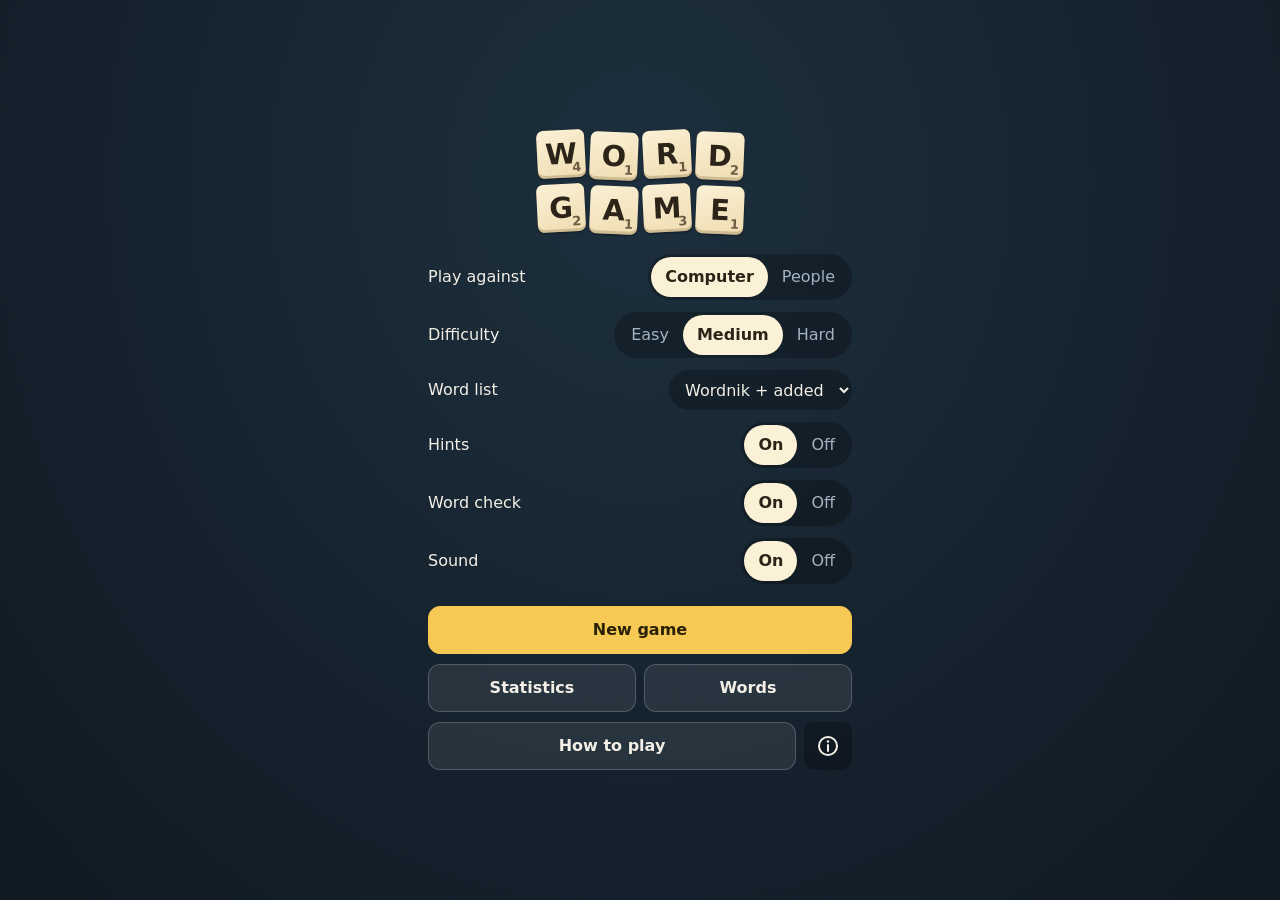
==== commit d0806cc9: "Choose among free word lists, list 2- and 3-letter words, show tile counts (1.3.0) Word list on the " ====
--- a/index.html
+++ b/index.html
@@ -51,6 +51,10 @@
       <input data-name="3" maxlength="12" placeholder="Player 4" aria-label="Player 4 name" autocomplete="off" spellcheck="false">
     </div>
     <div class="option">
+      <label for="word-list">Word list</label>
+      <select id="word-list" class="list-select"></select>
+    </div>
+    <div class="option">
       <span>Hints</span>
       <div class="choice" data-setting="hints">
         <button data-value="true">On</button>
@@ -121,6 +125,7 @@
     </div>
     <div class="status-buttons">
       <button id="btn-moves" class="pill" hidden>Moves</button>
+      <button id="btn-short" class="pill">2 &amp; 3 letters</button>
       <button id="btn-zoom" class="pill zoom" aria-pressed="false">Zoom</button>
     </div>
   </div>
@@ -200,9 +205,11 @@
 <div id="lookup" class="overlay" hidden>
   <div class="dialog wide words">
     <h2>Words</h2>
+    <p id="words-list" class="muted"></p>
     <div id="words-tabs" class="choice tabs">
-      <button data-tab="check" aria-pressed="true">Check a word</button>
-      <button data-tab="find" aria-pressed="false">Find words</button>
+      <button data-tab="check" aria-pressed="true">Check</button>
+      <button data-tab="find" aria-pressed="false">Find</button>
+      <button data-tab="short" aria-pressed="false">2 &amp; 3 letters</button>
     </div>
     <section id="tab-check" class="stack">
       <input id="lookup-word" class="lookup-word" maxlength="15" placeholder="Type a word" aria-label="Word to check" autocomplete="off" autocapitalize="characters" spellcheck="false">
@@ -229,6 +236,12 @@
       </div>
       <ol id="find-list" class="find-list"></ol>
     </section>
+    <section id="tab-short" class="short-words" hidden>
+      <h3 id="short-two-title"></h3>
+      <div id="short-two" class="short-list"></div>
+      <h3 id="short-three-title"></h3>
+      <div id="short-three" class="short-list"></div>
+    </section>
     <button class="btn" data-close>Close</button>
   </div>
 </div>
@@ -279,7 +292,7 @@
       <li><b>Or not.</b> Instead of playing you can swap tiles for new ones (while the bag still holds seven) or pass.</li>
       <li><b>The end.</b> When the bag is empty and someone uses their last tile, the game ends: everyone loses the value of the tiles they still hold, and the player who went out gains it all. Three rounds in a row without a score also end the game.</li>
     </ol>
-    <p class="muted">Tap a tile, then a square, or drag it there. Tap a tile you have laid to take it back. Drag tiles along the rack to arrange them. Hint shows the best plays for your tiles, and every other play on request. The magnifier (and Words on the menu) checks a word or finds words by their start, end, letters or pattern. On a phone, Zoom (or a double-tap on an empty square) enlarges the board.</p>
+    <p class="muted">Tap a tile, then a square, or drag it there. Tap a tile you have laid to take it back, or lay another on top of it to swap them. Drag tiles along the rack to arrange them. Hint shows the best plays for your tiles, and every other play on request. The magnifier (and Words on the menu) checks a word, finds words by their start, end, letters or pattern, and lists every two- and three-letter word; "2 &amp; 3 letters" opens that list straight away. Choose the word list on the menu: Wordnik + added, the first choice, comes closest to the official lists; ENABLE is older and smaller; YAWL is the biggest, with many rare words. The small number on each score is how many tiles that player holds. On a phone, Zoom (or a double-tap on an empty square) enlarges the board.</p>
     <p class="muted">With a keyboard: click a square and type the word. Click the square again to type downwards. Shift and a letter lays a blank as that letter. Backspace takes back the last letter, Enter plays and Escape takes your tiles back.</p>
     <button class="btn primary" data-close>Got it</button>
   </div>
--- a/css/style.css
+++ b/css/style.css
@@ -289,14 +289,19 @@
 
 /* Short screens: tighten the menu so its last row of buttons stays in view. */
 @media (max-height: 720px) {
-  .menu { gap: 12px; }
-  .options { gap: 6px; }
-  .title-tiles { --t: 38px; }
+  .menu { gap: 10px; }
+  .options { gap: 4px; }
+  .title-tiles { --t: 34px; }
 
   .choice button {
-    min-height: 36px;
-    padding-block: 6px;
-  }
+    min-height: 34px;
+    padding-block: 5px;
+  }
+
+  .names input { min-height: 38px; }
+  .list-select { min-height: 34px; }
+  .menu-actions { gap: 8px; }
+  .menu-actions .btn { min-height: 44px; }
 }
 
 /* A phone on its side: the settings down the left, the title and the
@@ -361,6 +366,30 @@
 }
 
 .chip.active { border-color: var(--gold); }
+
+/* How many tiles a player holds: a little tile in the chip's corner, gold
+   once the bag is empty and the counts decide when to go out. */
+.chip { position: relative; }
+.chip .name { padding-right: 16px; }
+
+.chip .held {
+  position: absolute;
+  top: 3px;
+  right: 3px;
+  min-width: 16px;
+  height: 16px;
+  padding: 0 3px;
+  border-radius: 3px;
+  background: var(--tile);
+  box-shadow: inset 0 -1px 0 rgba(90, 60, 20, 0.3);
+  color: var(--tile-ink);
+  font-size: 10.5px;
+  font-weight: 800;
+  line-height: 16px;
+  text-align: center;
+}
+
+.scores.endgame .held { background: var(--gold); }
 
 .chip i {
   width: 9px;
@@ -754,12 +783,27 @@
   }
 
   .chip {
-    grid-template-columns: auto 1fr auto;
+    grid-template-columns: auto 1fr auto auto;
     min-height: 40px;
   }
 
-  .chip .name { font-size: 0.9rem; }
-  .chip b { grid-column: auto; }
+  .chip .name {
+    padding-right: 0;
+    font-size: 0.9rem;
+  }
+
+  /* Here the tile count sits in the row, before the score. */
+  .chip .held {
+    position: static;
+    grid-row: 1;
+    grid-column: 3;
+    margin-right: 8px;
+  }
+
+  .chip b {
+    grid-row: 1;
+    grid-column: 4;
+  }
 
   .bag {
     grid-column: -2;
@@ -921,9 +965,44 @@
   justify-self: center;
 }
 
-.choice.tabs {
-  display: grid;
-  grid-template-columns: 1fr 1fr;
+.choice.tabs button {
+  flex: 1 1 auto;
+  padding-inline: 10px;
+}
+
+/* Every two- and three-letter word, in narrow columns that scroll. */
+.short-words {
+  display: grid;
+  gap: 6px;
+  max-height: 55vh;
+  overflow: auto;
+}
+
+.short-list {
+  display: grid;
+  grid-template-columns: repeat(auto-fill, minmax(3.2em, 1fr));
+  gap: 2px 6px;
+  font-variant-numeric: tabular-nums;
+  letter-spacing: 0.06em;
+}
+
+.short-words h3 { margin-top: 4px; }
+
+/* The word-list dropdown on the menu, shaped like the choices beside it. */
+.list-select {
+  min-height: 40px;
+  max-width: 62%;
+  padding: 6px 12px;
+  border: 0;
+  border-radius: 999px;
+  background: var(--panel);
+  color: var(--ink);
+  font: inherit;
+}
+
+.list-select option {
+  background: #1e3242;
+  color: var(--ink);
 }
 
 .choice.sort {
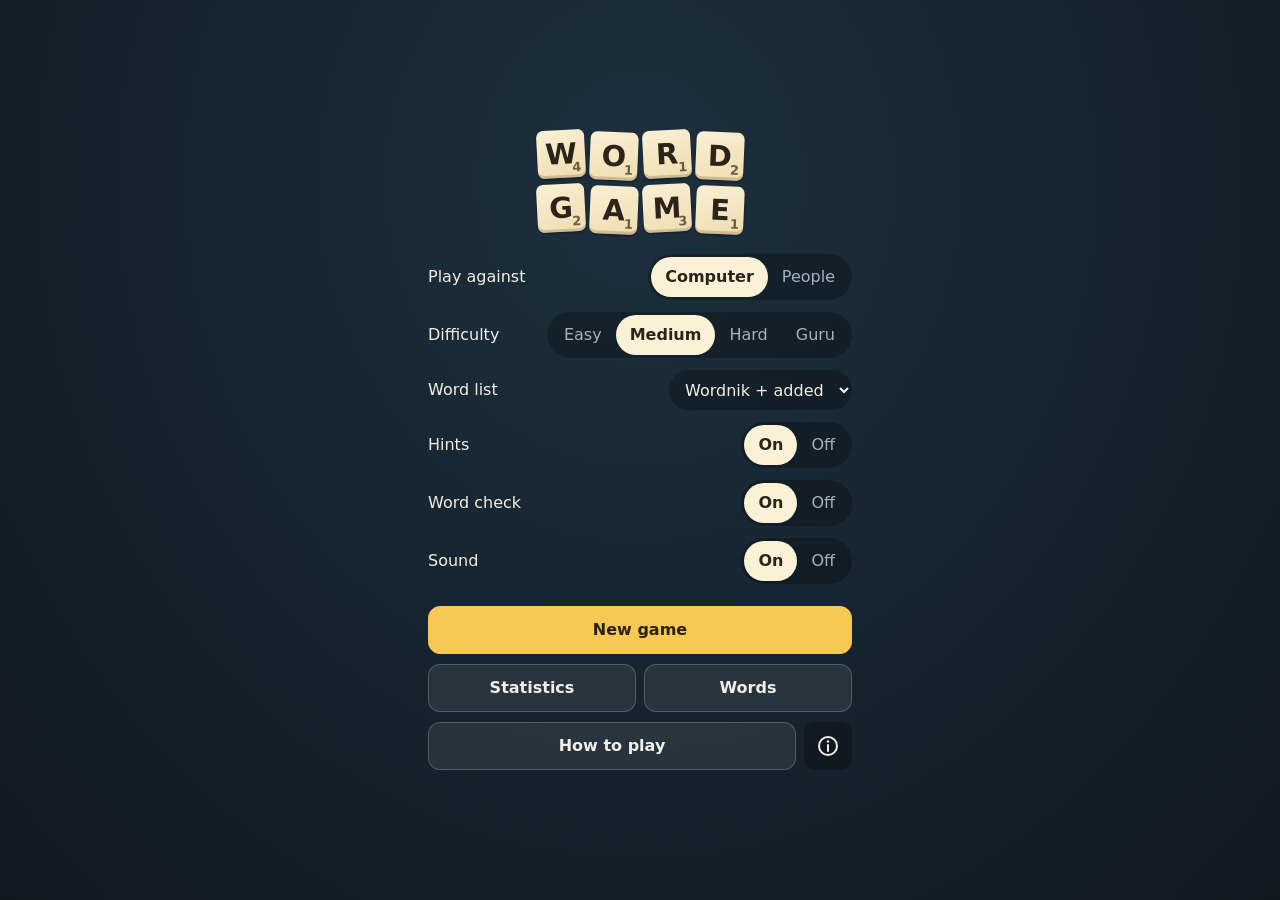
==== commit 723f43e9: "Make the computer easier at every level and add Guru (1.4.0) There are now four levels. Guru is the " ====
--- a/index.html
+++ b/index.html
@@ -34,6 +34,7 @@
         <button data-value="easy">Easy</button>
         <button data-value="medium">Medium</button>
         <button data-value="hard">Hard</button>
+        <button data-value="guru">Guru</button>
       </div>
     </div>
     <div class="option" id="row-players">
--- a/css/style.css
+++ b/css/style.css
@@ -262,6 +262,11 @@
   background: var(--tile);
   color: #2d2419;
   font-weight: 600;
+}
+
+/* Four levels side by side need a little less room on a narrow phone. */
+@media (max-width: 400px) {
+  .choice[data-setting='difficulty'] button { padding-inline: 10px; }
 }
 
 .names {
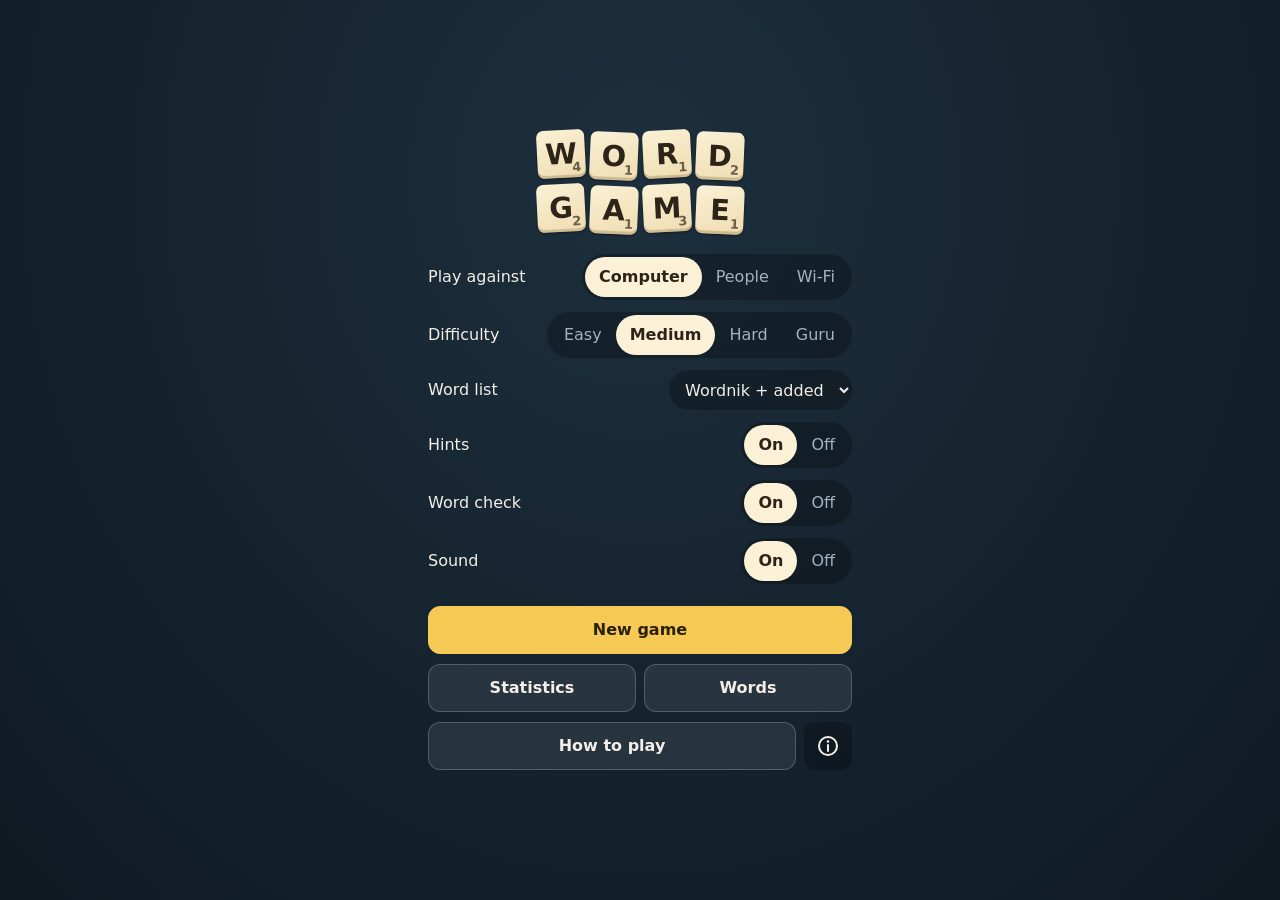
==== commit b0cc75d2: "Play on your own phones over Wi-Fi, one phone hosting (1.5.0) Wi-Fi joins Computer and People on the" ====
--- a/index.html
+++ b/index.html
@@ -4,7 +4,7 @@
 <meta charset="utf-8">
 <meta name="viewport" content="width=device-width, initial-scale=1, viewport-fit=cover">
 <meta name="theme-color" content="#14202b">
-<meta name="description" content="A crossword tile game for your browser. Play the computer, or pass one device between friends.">
+<meta name="description" content="A crossword tile game for your browser. Play the computer, pass one device between friends, or play on your own phones over Wi-Fi.">
 <title>Word Game</title>
 <link rel="icon" href="data:image/svg+xml,<svg xmlns=%22http://www.w3.org/2000/svg%22 viewBox=%220 0 100 100%22><rect x=%226%22 y=%226%22 width=%2288%22 height=%2288%22 rx=%2216%22 fill=%22%23fbf1d6%22/><text x=%2246%22 y=%2276%22 font-family=%22system-ui,sans-serif%22 font-weight=%22700%22 font-size=%2266%22 text-anchor=%22middle%22 fill=%22%232d2419%22>W</text><text x=%2280%22 y=%2286%22 font-family=%22system-ui,sans-serif%22 font-weight=%22700%22 font-size=%2222%22 text-anchor=%22middle%22 fill=%22%236c5b45%22>4</text></svg>">
 <link rel="stylesheet" href="css/style.css">
@@ -26,6 +26,7 @@
       <div class="choice" data-setting="mode">
         <button data-value="ai">Computer</button>
         <button data-value="local">People</button>
+        <button data-value="net">Wi-Fi</button>
       </div>
     </div>
     <div class="option" id="row-difficulty">
@@ -51,6 +52,10 @@
       <input data-name="2" maxlength="12" placeholder="Player 3" aria-label="Player 3 name" autocomplete="off" spellcheck="false">
       <input data-name="3" maxlength="12" placeholder="Player 4" aria-label="Player 4 name" autocomplete="off" spellcheck="false">
     </div>
+    <div class="option" id="row-wifi-name">
+      <label for="wifi-name">Your name</label>
+      <input id="wifi-name" class="wifi-name" maxlength="12" placeholder="Needed to play" autocomplete="off" spellcheck="false">
+    </div>
     <div class="option">
       <label for="word-list">Word list</label>
       <select id="word-list" class="list-select"></select>
@@ -81,6 +86,10 @@
   <div class="menu-actions">
     <button id="btn-resume" class="btn primary" hidden>Resume game</button>
     <button id="btn-new" class="btn primary">New game</button>
+    <div class="row" id="row-wifi">
+      <button id="btn-host" class="btn primary">Host a game</button>
+      <button id="btn-join" class="btn primary">Join a game</button>
+    </div>
     <div class="row">
       <button id="btn-stats" class="btn">Statistics</button>
       <button id="btn-words" class="btn">Words</button>
@@ -247,6 +256,22 @@
   </div>
 </div>
 
+<div id="wifi" class="overlay" hidden>
+  <div class="dialog">
+    <h2 id="wifi-title">Wi-Fi game</h2>
+    <p id="wifi-text" class="muted"></p>
+    <div id="wifi-code" class="wifi-code" role="img" hidden></div>
+    <input id="join-code" class="join-code" maxlength="4" placeholder="CODE" aria-label="Code" autocomplete="off" autocapitalize="characters" spellcheck="false" hidden>
+    <button id="btn-share" class="pill" hidden>Share link</button>
+    <ul id="wifi-players" class="wifi-players" aria-label="Players" hidden></ul>
+    <p id="wifi-status" class="wifi-status" aria-live="polite"></p>
+    <div class="row">
+      <button id="btn-wifi-cancel" class="btn">Cancel</button>
+      <button id="btn-wifi-go" class="btn primary">Start</button>
+    </div>
+  </div>
+</div>
+
 <div id="confirm" class="overlay" hidden>
   <div class="dialog">
     <h2 id="confirm-title"></h2>
@@ -293,6 +318,7 @@
       <li><b>Or not.</b> Instead of playing you can swap tiles for new ones (while the bag still holds seven) or pass.</li>
       <li><b>The end.</b> When the bag is empty and someone uses their last tile, the game ends: everyone loses the value of the tiles they still hold, and the player who went out gains it all. Three rounds in a row without a score also end the game.</li>
     </ol>
+    <p class="muted">Wi-Fi: everyone plays on their own phone. One person chooses Wi-Fi on the menu and taps Host a game; the others choose Wi-Fi, tap Join a game and enter the four letters on the host's screen, or open the link the host shares. The host's word list, hints and word check apply to everyone. A phone that drops out comes back by itself, and while it is away the host can pass for it.</p>
     <p class="muted">Tap a tile, then a square, or drag it there. Tap a tile you have laid to take it back, or lay another on top of it to swap them. Drag tiles along the rack to arrange them. Hint shows the best plays for your tiles, and every other play on request. The magnifier (and Words on the menu) checks a word, finds words by their start, end, letters or pattern, and lists every two- and three-letter word; "2 &amp; 3 letters" opens that list straight away. Choose the word list on the menu: Wordnik + added, the first choice, comes closest to the official lists; ENABLE is older and smaller; YAWL is the biggest, with many rare words. The small number on each score is how many tiles that player holds. On a phone, Zoom (or a double-tap on an empty square) enlarges the board.</p>
     <p class="muted">With a keyboard: click a square and type the word. Click the square again to type downwards. Shift and a letter lays a blank as that letter. Backspace takes back the last letter, Enter plays and Escape takes your tiles back.</p>
     <button class="btn primary" data-close>Got it</button>
--- a/css/style.css
+++ b/css/style.css
@@ -264,9 +264,11 @@
   font-weight: 600;
 }
 
-/* Four levels side by side need a little less room on a narrow phone. */
+/* Four levels side by side, and the three ways to play, need a little less
+   room on a narrow phone. */
 @media (max-width: 400px) {
-  .choice[data-setting='difficulty'] button { padding-inline: 10px; }
+  .choice[data-setting='difficulty'] button,
+  .choice[data-setting='mode'] button { padding-inline: 10px; }
 }
 
 .names {
@@ -287,6 +289,22 @@
 
 .names input::placeholder { color: var(--muted); }
 
+/* One name for a Wi-Fi game, which the other phones see. */
+.wifi-name {
+  flex: 0 1 220px;
+  min-width: 0;
+  min-height: 40px;
+  padding: 6px 12px;
+  border: 1px solid var(--line);
+  border-radius: 10px;
+  background: var(--panel);
+  color: var(--ink);
+}
+
+.wifi-name::placeholder { color: var(--muted); }
+.wifi-name.want { border-color: var(--warn); }
+.wifi-name.want::placeholder { color: var(--warn); }
+
 .menu-actions {
   display: grid;
   gap: 10px;
@@ -303,7 +321,8 @@
     padding-block: 5px;
   }
 
-  .names input { min-height: 38px; }
+  .names input,
+  .wifi-name { min-height: 38px; }
   .list-select { min-height: 34px; }
   .menu-actions { gap: 8px; }
   .menu-actions .btn { min-height: 44px; }
@@ -371,6 +390,9 @@
 }
 
 .chip.active { border-color: var(--gold); }
+
+/* A Wi-Fi player whose phone is out of touch. */
+.chip.away { opacity: 0.45; }
 
 /* How many tiles a player holds: a little tile in the chip's corner, gold
    once the bag is empty and the counts decide when to go out. */
@@ -1088,6 +1110,60 @@
 .find-list a:hover { text-decoration: underline; }
 .find-list small { margin-left: 4px; color: var(--muted); }
 
+/* The Wi-Fi box: the host's code as tiles, the code typed to join, and who
+   is in the game. */
+.wifi-code {
+  display: flex;
+  justify-content: center;
+  gap: 8px;
+  --t: 50px;
+}
+
+.wifi-code .tile:nth-child(odd) { transform: rotate(-3deg); }
+.wifi-code .tile:nth-child(even) { transform: rotate(2.5deg) translateY(2px); }
+
+.join-code {
+  justify-self: center;
+  width: 8.5em;
+  min-height: 52px;
+  padding: 6px 12px;
+  border: 1px solid var(--line);
+  border-radius: 10px;
+  background: rgba(0, 0, 0, 0.3);
+  color: var(--ink);
+  font-size: 1.5rem;
+  font-weight: 700;
+  letter-spacing: 0.3em;
+  text-align: center;
+  text-transform: uppercase;
+}
+
+.join-code::placeholder {
+  color: var(--muted);
+  font-weight: 400;
+}
+
+#btn-share { justify-self: center; }
+
+.wifi-players {
+  display: grid;
+  gap: 4px;
+  padding: 0;
+  list-style: none;
+  text-align: left;
+}
+
+.wifi-players li {
+  padding: 6px 12px;
+  border-radius: 8px;
+  background: var(--panel);
+}
+
+.wifi-players li.away { opacity: 0.45; }
+
+.wifi-status { min-height: 1.4em; color: var(--muted); }
+.wifi-status.warn { color: var(--warn); }
+
 .lookup-result { min-height: 1.4em; }
 .lookup-result.good { color: #8fe3a6; font-weight: 600; }
 .lookup-result.bad { color: var(--warn); }
